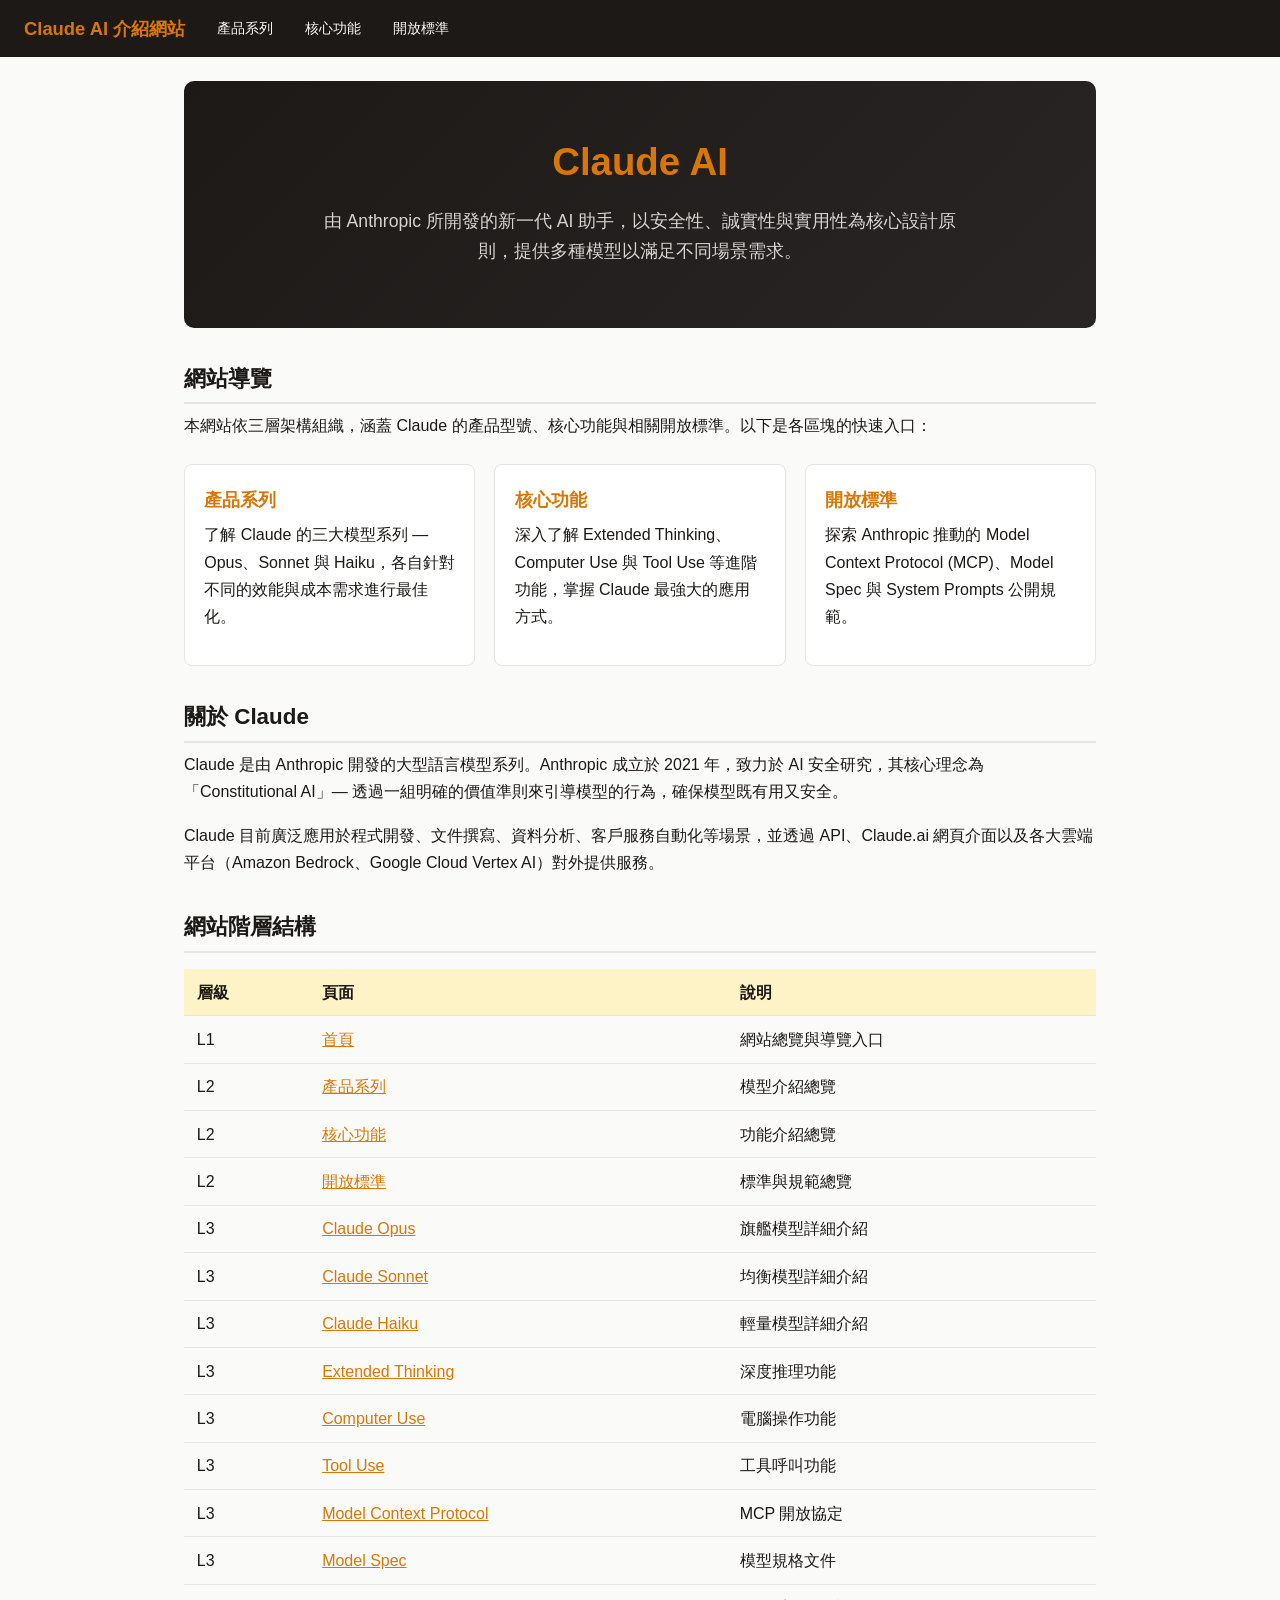
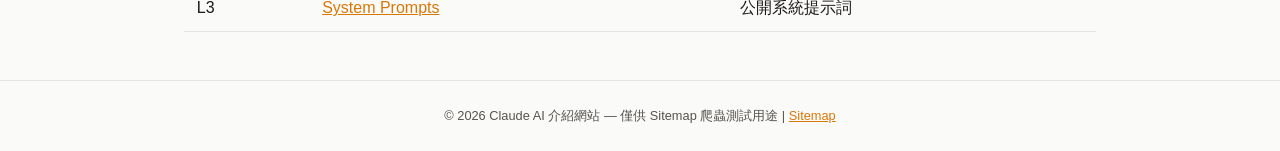
==== sitemap-test-website/index.html @ 50707f05 "First commit" ====
<!doctype html>
<html lang="zh-Hant">
  <head>
    <meta charset="UTF-8" />
    <meta name="viewport" content="width=device-width, initial-scale=1.0" />
    <title>Claude AI — 首頁</title>
    <link rel="stylesheet" href="style.css" />
  </head>
  <body>
    <nav>
      <a class="brand" href="index.html">Claude AI 介紹網站</a>
      <a href="products/index.html">產品系列</a>
      <a href="features/index.html">核心功能</a>
      <a href="standards/index.html">開放標準</a>
    </nav>

    <main>
      <div class="hero">
        <h1>Claude AI</h1>
        <p>
          由 Anthropic 所開發的新一代 AI
          助手，以安全性、誠實性與實用性為核心設計原則，提供多種模型以滿足不同場景需求。
        </p>
      </div>

      <h2>網站導覽</h2>
      <p>
        本網站依三層架構組織，涵蓋 Claude
        的產品型號、核心功能與相關開放標準。以下是各區塊的快速入口：
      </p>

      <div class="cards">
        <div class="card">
          <h3><a href="products/index.html">產品系列</a></h3>
          <p>
            了解 Claude 的三大模型系列 — Opus、Sonnet 與
            Haiku，各自針對不同的效能與成本需求進行最佳化。
          </p>
        </div>
        <div class="card">
          <h3><a href="features/index.html">核心功能</a></h3>
          <p>
            深入了解 Extended Thinking、Computer Use 與 Tool Use
            等進階功能，掌握 Claude 最強大的應用方式。
          </p>
        </div>
        <div class="card">
          <h3><a href="standards/index.html">開放標準</a></h3>
          <p>
            探索 Anthropic 推動的 Model Context Protocol (MCP)、Model Spec 與
            System Prompts 公開規範。
          </p>
        </div>
      </div>

      <h2>關於 Claude</h2>
      <p>
        Claude 是由 Anthropic 開發的大型語言模型系列。Anthropic 成立於 2021
        年，致力於 AI 安全研究，其核心理念為「Constitutional AI」—
        透過一組明確的價值準則來引導模型的行為，確保模型既有用又安全。
      </p>
      <p>
        Claude
        目前廣泛應用於程式開發、文件撰寫、資料分析、客戶服務自動化等場景，並透過
        API、Claude.ai 網頁介面以及各大雲端平台（Amazon Bedrock、Google Cloud
        Vertex AI）對外提供服務。
      </p>

      <h2>網站階層結構</h2>
      <table>
        <thead>
          <tr>
            <th>層級</th>
            <th>頁面</th>
            <th>說明</th>
          </tr>
        </thead>
        <tbody>
          <tr>
            <td>L1</td>
            <td><a href="index.html">首頁</a></td>
            <td>網站總覽與導覽入口</td>
          </tr>
          <tr>
            <td>L2</td>
            <td><a href="products/index.html">產品系列</a></td>
            <td>模型介紹總覽</td>
          </tr>
          <tr>
            <td>L2</td>
            <td><a href="features/index.html">核心功能</a></td>
            <td>功能介紹總覽</td>
          </tr>
          <tr>
            <td>L2</td>
            <td><a href="standards/index.html">開放標準</a></td>
            <td>標準與規範總覽</td>
          </tr>
          <tr>
            <td>L3</td>
            <td><a href="products/claude-opus.html">Claude Opus</a></td>
            <td>旗艦模型詳細介紹</td>
          </tr>
          <tr>
            <td>L3</td>
            <td><a href="products/claude-sonnet.html">Claude Sonnet</a></td>
            <td>均衡模型詳細介紹</td>
          </tr>
          <tr>
            <td>L3</td>
            <td><a href="products/claude-haiku.html">Claude Haiku</a></td>
            <td>輕量模型詳細介紹</td>
          </tr>
          <tr>
            <td>L3</td>
            <td>
              <a href="features/extended-thinking.html">Extended Thinking</a>
            </td>
            <td>深度推理功能</td>
          </tr>
          <tr>
            <td>L3</td>
            <td><a href="features/computer-use.html">Computer Use</a></td>
            <td>電腦操作功能</td>
          </tr>
          <tr>
            <td>L3</td>
            <td><a href="features/tool-use.html">Tool Use</a></td>
            <td>工具呼叫功能</td>
          </tr>
          <tr>
            <td>L3</td>
            <td><a href="standards/mcp.html">Model Context Protocol</a></td>
            <td>MCP 開放協定</td>
          </tr>
          <tr>
            <td>L3</td>
            <td><a href="standards/model-spec.html">Model Spec</a></td>
            <td>模型規格文件</td>
          </tr>
          <tr>
            <td>L3</td>
            <td><a href="standards/system-prompts.html">System Prompts</a></td>
            <td>公開系統提示詞</td>
          </tr>
        </tbody>
      </table>
    </main>

    <footer>
      &copy; 2026 Claude AI 介紹網站 — 僅供 Sitemap 爬蟲測試用途 |
      <a href="sitemap.xml">Sitemap</a>
    </footer>
  </body>
</html>
---- sitemap-test-website/style.css ----
/* === Claude 產品介紹網站 — 共用樣式 === */
:root {
  --primary: #d97706;
  --primary-light: #fef3c7;
  --bg: #fafaf9;
  --text: #1c1917;
  --text-muted: #57534e;
  --border: #e7e5e4;
  --nav-bg: #1c1917;
  --nav-text: #fafaf9;
  --max-w: 960px;
}

* {
  box-sizing: border-box;
  margin: 0;
  padding: 0;
}

body {
  font-family:
    -apple-system, BlinkMacSystemFont, "Segoe UI", Roboto, "Helvetica Neue",
    Arial, sans-serif;
  background: var(--bg);
  color: var(--text);
  line-height: 1.7;
}

/* --- Navigation --- */
nav {
  background: var(--nav-bg);
  color: var(--nav-text);
  padding: 0.8rem 1.5rem;
  display: flex;
  align-items: center;
  gap: 2rem;
  flex-wrap: wrap;
}
nav .brand {
  font-weight: 700;
  font-size: 1.15rem;
  text-decoration: none;
  color: var(--primary);
}
nav a {
  color: var(--nav-text);
  text-decoration: none;
  font-size: 0.9rem;
}
nav a:hover {
  color: var(--primary);
}

/* --- Breadcrumb --- */
.breadcrumb {
  max-width: var(--max-w);
  margin: 1.2rem auto 0;
  padding: 0 1.5rem;
  font-size: 0.85rem;
  color: var(--text-muted);
}
.breadcrumb a {
  color: var(--primary);
  text-decoration: none;
}
.breadcrumb a:hover {
  text-decoration: underline;
}
.breadcrumb .sep {
  margin: 0 0.4rem;
}

/* --- Main content --- */
main {
  max-width: var(--max-w);
  margin: 1.5rem auto 3rem;
  padding: 0 1.5rem;
}

h1 {
  font-size: 2rem;
  margin-bottom: 0.6rem;
}
h2 {
  font-size: 1.4rem;
  margin: 2rem 0 0.5rem;
  border-bottom: 2px solid var(--border);
  padding-bottom: 0.3rem;
}
h3 {
  font-size: 1.15rem;
  margin: 1.5rem 0 0.4rem;
}
p {
  margin-bottom: 1rem;
}
ul,
ol {
  margin: 0 0 1rem 1.5rem;
}
li {
  margin-bottom: 0.35rem;
}

a {
  color: var(--primary);
}

/* --- Card grid --- */
.cards {
  display: grid;
  grid-template-columns: repeat(auto-fill, minmax(260px, 1fr));
  gap: 1.2rem;
  margin: 1.5rem 0;
}
.card {
  border: 1px solid var(--border);
  border-radius: 8px;
  padding: 1.2rem;
  background: #fff;
  transition: box-shadow 0.2s;
}
.card:hover {
  box-shadow: 0 4px 12px rgba(0, 0, 0, 0.08);
}
.card h3 {
  margin-top: 0;
}
.card a {
  text-decoration: none;
}
.card a:hover {
  text-decoration: underline;
}

/* --- Hero banner (L1) --- */
.hero {
  text-align: center;
  padding: 3rem 1rem;
  background: linear-gradient(135deg, var(--nav-bg), #292524);
  color: var(--nav-text);
  border-radius: 10px;
  margin-bottom: 2rem;
}
.hero h1 {
  font-size: 2.4rem;
  color: var(--primary);
}
.hero p {
  font-size: 1.1rem;
  color: #d6d3d1;
  max-width: 640px;
  margin: 0.8rem auto;
}

/* --- Table --- */
table {
  width: 100%;
  border-collapse: collapse;
  margin: 1rem 0;
}
th,
td {
  text-align: left;
  padding: 0.6rem 0.8rem;
  border-bottom: 1px solid var(--border);
}
th {
  background: var(--primary-light);
}

/* --- Footer --- */
footer {
  text-align: center;
  padding: 1.5rem;
  font-size: 0.8rem;
  color: var(--text-muted);
  border-top: 1px solid var(--border);
  margin-top: 3rem;
}
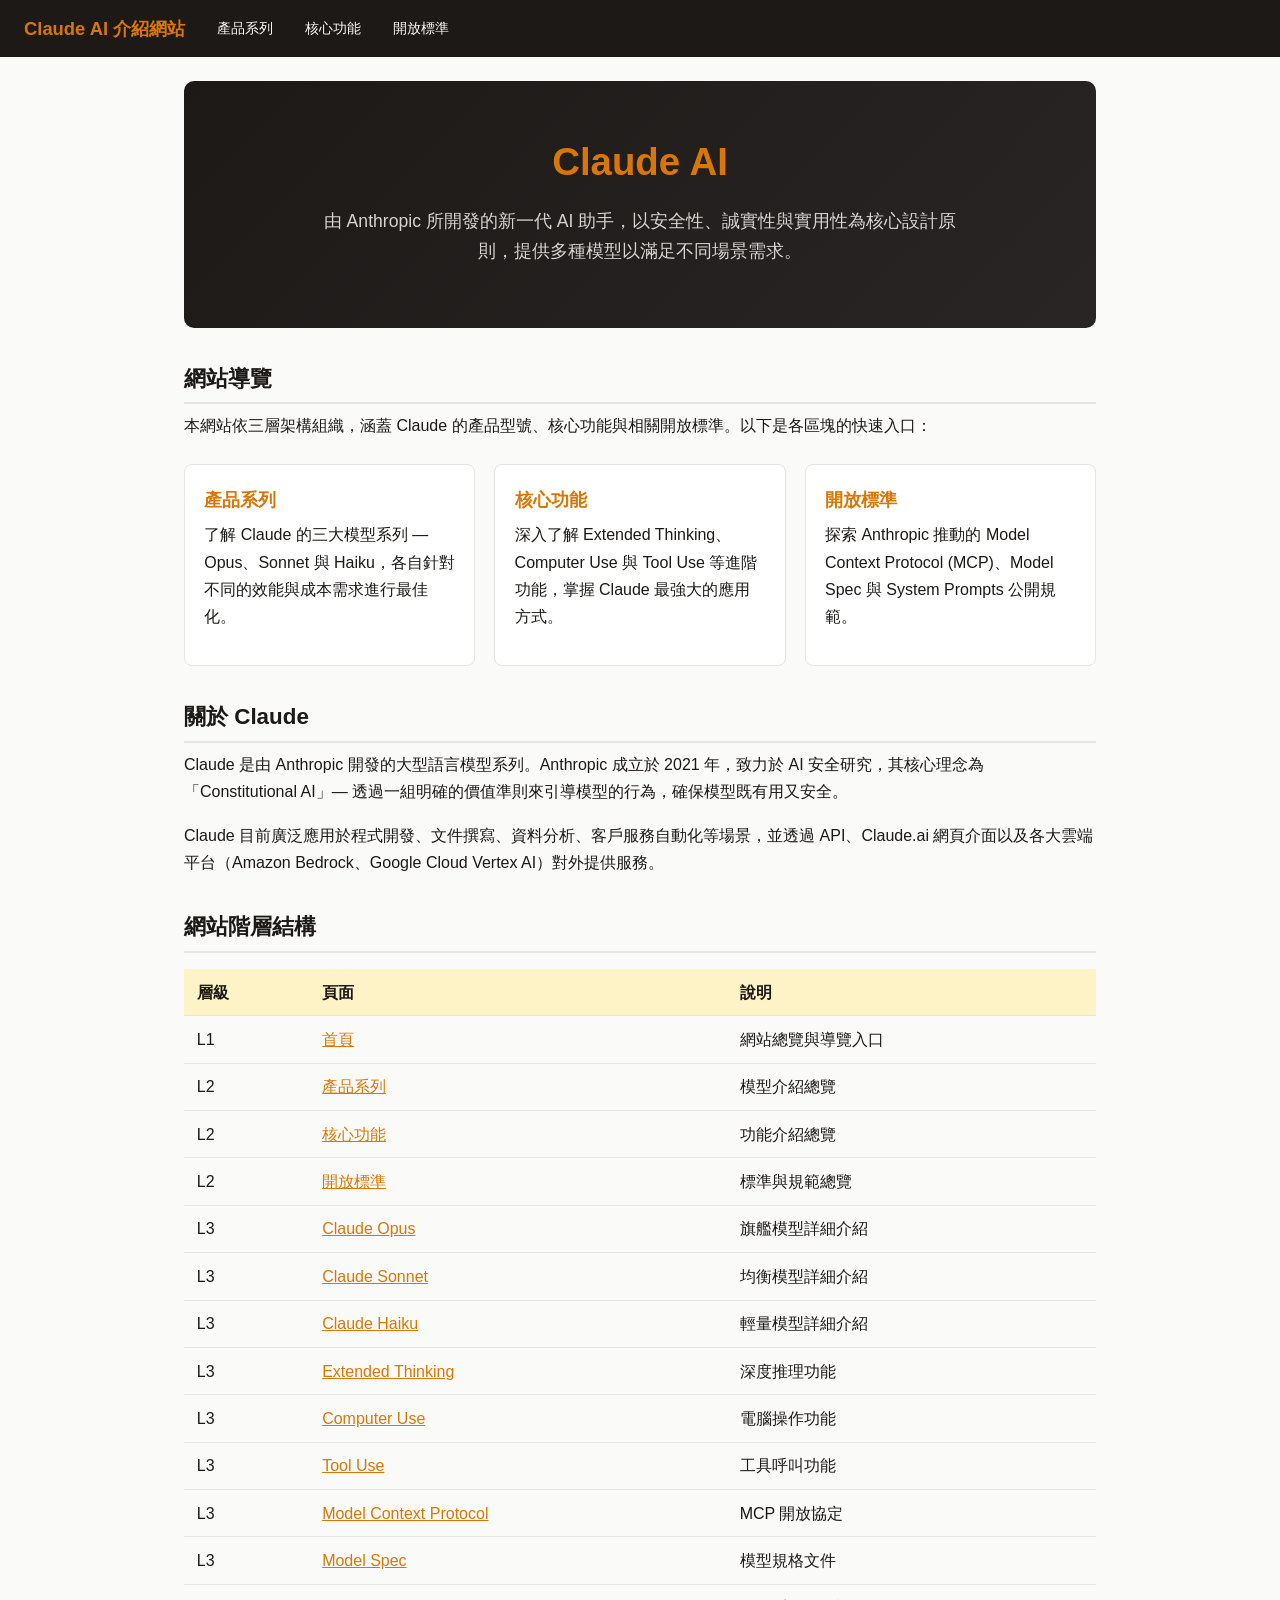
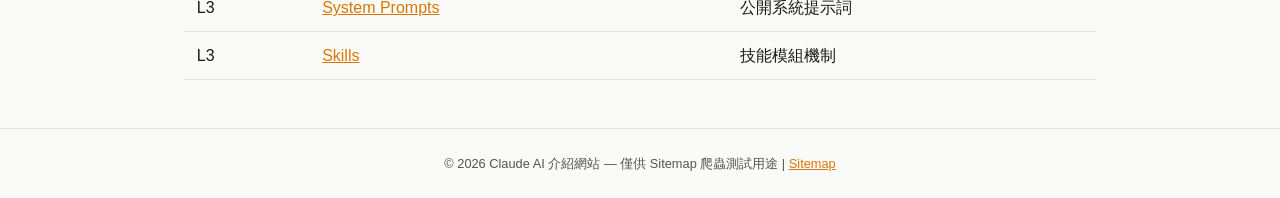
==== commit 4b712566: "Update skills page" ====
--- a/sitemap-test-website/index.html
+++ b/sitemap-test-website/index.html
@@ -143,6 +143,11 @@
             <td><a href="standards/system-prompts.html">System Prompts</a></td>
             <td>公開系統提示詞</td>
           </tr>
+          <tr>
+            <td>L3</td>
+            <td><a href="standards/skills.html">Skills</a></td>
+            <td>技能模組機制</td>
+          </tr>
         </tbody>
       </table>
     </main>
